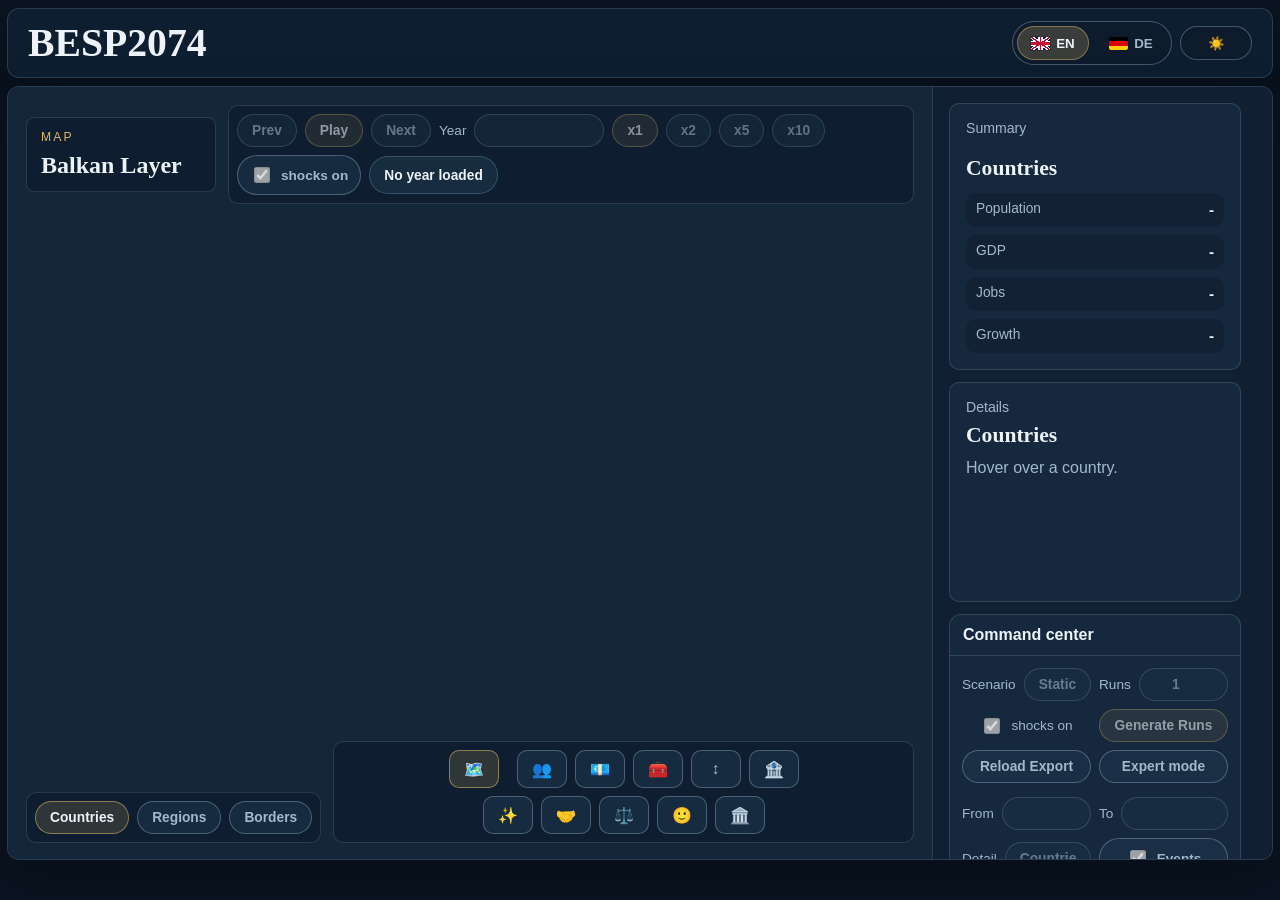
==== dashboard/index.html @ 373d6ba6 "Refine simulation dashboard layout" ====
<!DOCTYPE html>
<html lang="en">
<head>
    <meta charset="UTF-8">
    <meta name="viewport" content="width=device-width, initial-scale=1.0">
    <title>BESP2074</title>
    <link rel="icon" href="./favicon.svg" type="image/svg+xml">
    <link rel="stylesheet" href="./styles.css?v=10.3.3">
</head>
<body>
    <div class="page-shell">
        <header class="hero">
            <div>
                <h1>BESP2074</h1>
            </div>
            <div class="app-controls">
                <div class="language-toggle" role="group" aria-label="Language">
                    <button id="language-en" class="language-button language-button-active" type="button" data-language="en" aria-label="English">
                        <span class="language-flag language-flag-gb" aria-hidden="true"></span>
                        <span>EN</span>
                    </button>
                    <button id="language-de" class="language-button" type="button" data-language="de" aria-label="Deutsch">
                        <span class="language-flag language-flag-de" aria-hidden="true"></span>
                        <span>DE</span>
                    </button>
                </div>
                <button id="theme-toggle" class="theme-toggle-button" type="button" aria-pressed="false" aria-label="Switch to light mode">
                    <span id="theme-toggle-icon" aria-hidden="true">☀️</span>
                    <span id="theme-toggle-label" class="visually-hidden">Light</span>
                </button>
            </div>
        </header>
        <main class="dashboard-grid">
            <section class="panel map-panel">
                <div class="map-layout">
                    <div class="map-canvas-wrap">
                        <div class="map-hud map-hud-top">
                            <div class="map-title-block">
                                <p class="section-kicker" data-i18n="map.kicker">Map</p>
                                <h2>Balkan Layer</h2>
                            </div>
                            <div class="timeline-controls" role="group" aria-label="Timeline controls">
                                <button id="year-step-back" class="timeline-button" type="button">Prev</button>
                                <button id="playback-toggle" class="timeline-button timeline-button-primary" type="button">Play</button>
                                <button id="year-step-forward" class="timeline-button" type="button">Next</button>
                                <label class="timeline-select-wrap" for="year-select">
                                    <span data-i18n="timeline.year">Year</span>
                                    <select id="year-select" class="timeline-select"></select>
                                </label>
                                <div class="speed-controls" role="group" aria-label="Playback speed">
                                    <button class="speed-button speed-button-active" data-speed="1" type="button">x1</button>
                                    <button class="speed-button" data-speed="2" type="button">x2</button>
                                    <button class="speed-button" data-speed="5" type="button">x5</button>
                                    <button class="speed-button" data-speed="10" type="button">x10</button>
                                </div>
                                <label class="toggle-wrap shock-toggle-wrap" for="play-shocks-enabled">
                                    <input id="play-shocks-enabled" class="shock-toggle-input" type="checkbox" checked>
                                    <span class="shock-toggle-label" data-shock-toggle-label data-i18n="status.shocksOn">shocks on</span>
                                </label>
                                <span id="current-year-pill" class="year-pill">Waiting for data</span>
                            </div>
                        </div>
                        <svg id="country-map" viewBox="0 0 780 520" aria-label="Balkan country map" shape-rendering="geometricPrecision">
                            <g id="country-layer"></g>
                            <g id="country-hover-layer"></g>
                            <g id="country-label-layer"></g>
                            <g id="region-layer"></g>
                            <g id="region-hover-layer"></g>
                            <g id="region-label-layer"></g>
                            <g id="map-event-layer"></g>
                        </svg>
                        <div class="map-hud map-hud-bottom">
                            <div class="map-mode-controls" role="group" aria-label="Map layer mode">
                                <button id="map-mode-country" class="map-mode-button map-mode-button-active" type="button" data-i18n="mode.countries">Countries</button>
                                <button id="map-mode-region" class="map-mode-button" type="button" data-i18n="mode.regions">Regions</button>
                                <button id="editor-mode-toggle" class="map-mode-button" type="button" data-i18n="mode.borders">Borders</button>
                            </div>
                            <div class="metric-controls" role="group" aria-label="Map metric mode">
                                <span class="metric-button-group">
                                    <button class="metric-button metric-button-active" data-metric="classic" type="button" aria-label="Standard" title="Standard">&#128506;&#65039;</button>
                                </span>
                                <span class="metric-button-group">
                                    <button class="metric-button" data-metric="population" type="button" aria-label="Population" title="Population">&#128101;</button>
                                    <button class="metric-button" data-metric="gdp_per_capita" type="button" aria-label="GDP per cap." title="GDP per cap.">&#128182;</button>
                                    <button class="metric-button" data-metric="unemployment" type="button" aria-label="Unemployment" title="Unemployment">&#129520;</button>
                                    <button class="metric-button" data-metric="inflation" type="button" aria-label="Inflation / Deflation" title="Inflation / Deflation">&#8597;&#65039;</button>
                                    <button class="metric-button" data-metric="debt" type="button" aria-label="Debt ratio" title="Debt ratio">&#127974;</button>
                                </span>
                                <span class="metric-button-group">
                                    <button class="metric-button" data-metric="attractiveness" type="button" aria-label="Attractiveness" title="Attractiveness">&#10024;</button>
                                    <button class="metric-button" data-metric="integration" type="button" aria-label="Integration" title="Integration">&#129309;</button>
                                    <button class="metric-button" data-metric="corruption" type="button" aria-label="Corruption risk" title="Corruption risk">&#9878;&#65039;</button>
                                    <button class="metric-button" data-metric="satisfaction" type="button" aria-label="Satisfaction" title="Satisfaction">&#128578;</button>
                                    <button class="metric-button" data-metric="elections" type="button" aria-label="Elections" title="Elections">&#127963;&#65039;</button>
                                </span>
                            </div>
                        </div>
                        <div id="map-context-menu" class="map-context-menu map-hidden" role="menu" aria-label="Kartenaktion"></div>
                    </div>
                    <div class="map-side-panel">
                        <article id="kpi-card" class="meta-card kpi-card">
                            <span class="meta-label" data-i18n="panel.summary">Summary</span>
                            <strong id="kpi-scope" class="meta-value">Countries</strong>
                            <p id="kpi-scope-note" class="meta-note"></p>
                                <div id="kpi-grid" class="kpi-grid">
                                <div class="kpi-item" data-kpi="population"><span id="kpi-label-population">Population</span><strong id="kpi-population">-</strong></div>
                                <div class="kpi-item" data-kpi="gdp_per_capita"><span id="kpi-label-gdp">GDP</span><strong id="kpi-gdp">-</strong></div>
                                <div class="kpi-item" data-kpi="unemployment"><span id="kpi-label-unemployment">Jobs</span><strong id="kpi-unemployment">-</strong></div>
                                <div class="kpi-item" data-kpi="attractiveness"><span id="kpi-label-growth">Growth</span><strong id="kpi-growth">-</strong></div>
                            </div>
                        </article>
                        <article id="map-editor-card" class="meta-card map-editor-card map-hidden">
                            <span class="meta-label" data-i18n="border.mode">Border mode</span>
                            <strong id="editor-inline-selection-title" class="meta-value">No area selected</strong>
                            <p id="editor-inline-selection-note" class="meta-note">Choose a country, then annex a region.</p>
                            <div class="editor-inline-grid">
                                <label class="timeline-select-wrap" for="editor-inline-target-country">
                                    <span data-i18n="border.annexer">Annexing country</span>
                                    <select id="editor-inline-target-country" class="timeline-select"></select>
                                </label>
                                <label class="timeline-select-wrap editor-hidden-field" for="editor-inline-target-region">
                                    <span data-i18n="border.assignment">Assignment</span>
                                    <select id="editor-inline-target-region" class="timeline-select"></select>
                                </label>
                            </div>
                            <div class="editor-inline-actions">
                                <button id="editor-inline-apply" class="timeline-button timeline-button-primary" type="button" data-i18n="action.annex">Annex</button>
                                <button id="editor-inline-reset" class="timeline-button" type="button" data-i18n="action.reset">Reset</button>
                                <button id="editor-inline-save" class="timeline-button" type="button" data-i18n="action.save">Save</button>
                            </div>
                            <p id="editor-inline-status" class="timeline-note">Border mode off.</p>
                        </article>
                        <article class="meta-card detail-card">
                            <span class="meta-label" data-i18n="panel.details">Details</span>
                            <strong id="map-hover-title" class="meta-value">No map area yet</strong>
                            <div id="map-hover-body" class="meta-note hover-detail-content">Hover over an area.</div>
                        </article>
                        <div id="map-summary-cards" class="map-summary-cards">
                            <article class="meta-card empty-card">
                                <span class="meta-label">No map data</span>
                                <strong class="meta-value">-</strong>
                                <p class="meta-note">Load an export to render the map.</p>
                            </article>
                        </div>
                        <details class="advanced-block command-panel" open>
                            <summary>Command center</summary>
                            <div class="advanced-content">
                                <div class="run-controls" role="group" aria-label="Simulation run controls">
                                    <label class="timeline-select-wrap" for="run-scenario-select">
                                        <span>Scenario</span>
                                        <select id="run-scenario-select" class="timeline-select"></select>
                                    </label>
                                    <label class="timeline-select-wrap" for="run-count-input">
                                        <span>Runs</span>
                                        <input id="run-count-input" class="run-count-input" type="number" min="1" max="100" step="1" value="1">
                                    </label>
                                    <label class="toggle-wrap" for="run-shocks-enabled">
                                        <input id="run-shocks-enabled" class="shock-toggle-input" type="checkbox" checked>
                                        <span class="shock-toggle-label" data-shock-toggle-label data-i18n="status.shocksOn">Shocks on</span>
                                    </label>
                                    <button id="generate-run" class="timeline-button timeline-button-primary" type="button">Generate runs</button>
                                    <button id="reload-export" class="timeline-button" type="button">Reload export</button>
                                    <a id="open-boundary-editor" class="timeline-button timeline-link-button" href="./editor.html">Expert mode</a>
                                </div>
                                <div class="run-controls report-controls" role="group" aria-label="Run export controls">
                                    <label class="timeline-select-wrap" for="report-start-year">
                                        <span>From</span>
                                        <select id="report-start-year" class="timeline-select"></select>
                                    </label>
                                    <label class="timeline-select-wrap" for="report-end-year">
                                        <span>To</span>
                                        <select id="report-end-year" class="timeline-select"></select>
                                    </label>
                                    <label class="timeline-select-wrap" for="report-detail">
                                        <span>Detail</span>
                                        <select id="report-detail" class="timeline-select">
                                            <option value="countries">Countries</option>
                                            <option value="countries_regions">Countries + regions</option>
                                        </select>
                                    </label>
                                    <label class="toggle-wrap compact-toggle-wrap" for="report-include-events">
                                        <input id="report-include-events" type="checkbox" checked>
                                        <span>Events</span>
                                    </label>
                                    <label class="toggle-wrap compact-toggle-wrap" for="report-include-state">
                                        <input id="report-include-state" type="checkbox">
                                        <span>State</span>
                                    </label>
                                    <label class="timeline-select-wrap" for="report-format">
                                        <span>Format</span>
                                        <select id="report-format" class="timeline-select">
                                            <option value="txt">TXT</option>
                                            <option value="print">Print / PDF</option>
                                        </select>
                                    </label>
                                    <button id="export-run-report" class="timeline-button timeline-button-primary" type="button">Export</button>
                                    <button id="delete-current-run" class="timeline-button danger-button" type="button">Delete run</button>
                                </div>
                                <p class="timeline-note">Play replays loaded years. New numbers come from new runs.</p>
                                <p id="export-status" class="export-status" aria-live="polite">Loading export.</p>
                                <p id="run-batch-summary" class="timeline-note" data-i18n="status.singleRun">Single run active.</p>
                            </div>
                        </details>
                    </div>
                </div>
            </section>

            <details class="panel details-panel">
                <summary>Details &amp; Data tables</summary>
                <div class="details-content">
                    <section>
                        <div class="section-heading">
                            <div>
                                <p class="section-kicker">Overview</p>
                                <h2>Export metadata</h2>
                            </div>
                        </div>
                        <div id="meta-cards" class="card-grid">
                            <article class="meta-card empty-card">
                                <span class="meta-label">No data loaded</span>
                                <strong class="meta-value">-</strong>
                                <p class="meta-note">Run the simulation to generate <code>output/latest.json</code>.</p>
                            </article>
                        </div>
                    </section>

                    <section>
                        <div class="section-heading">
                            <div>
                                <p class="section-kicker">State</p>
                                <h2>Year values</h2>
                            </div>
                        </div>
                        <div id="state-cards" class="card-grid">
                            <article class="meta-card empty-card">
                                <span class="meta-label">No state data loaded</span>
                                <strong class="meta-value">-</strong>
                                <p class="meta-note">Load or regenerate an export with state values.</p>
                            </article>
                        </div>
                        <div class="table-wrap">
                            <table>
                                <thead>
                                    <tr>
                                        <th>Year</th>
                                        <th>Country</th>
                                        <th>Budget (% GDP)</th>
                                        <th>Debt (% GDP)</th>
                                        <th>Stability</th>
                                        <th>Corruption</th>
                                        <th>Investment climate</th>
                                    </tr>
                                </thead>
                                <tbody id="state-table-body">
                                    <tr><td colspan="7" class="table-empty">No state values loaded yet.</td></tr>
                                </tbody>
                            </table>
                        </div>
                    </section>

                    <section>
                        <div class="section-heading">
                            <div>
                                <p class="section-kicker">Countries</p>
                                <h2>Year values</h2>
                            </div>
                        </div>
                        <div class="table-wrap">
                            <table>
                                <thead>
                                    <tr>
                                        <th>Year</th>
                                        <th>Country</th>
                                        <th>Population</th>
                                        <th>GDP</th>
                                        <th>GDP growth</th>
                                        <th>GDP per cap.</th>
                                        <th>Unemployment</th>
                                        <th>Integration</th>
                                        <th>Prices</th>
                                        <th>Satisfaction</th>
                                        <th>Elections</th>
                                    </tr>
                                </thead>
                                <tbody id="country-table-body">
                                    <tr><td colspan="11" class="table-empty">No country values loaded yet.</td></tr>
                                </tbody>
                            </table>
                        </div>
                    </section>

                    <section>
                        <div class="section-heading">
                            <div>
                                <p class="section-kicker">Regions</p>
                                <h2>Year values</h2>
                            </div>
                        </div>
                        <div class="table-wrap">
                            <table>
                                <thead>
                                    <tr>
                                        <th>Year</th>
                                        <th>Country</th>
                                        <th>Region</th>
                                        <th>Population</th>
                                        <th>GDP</th>
                                        <th>GDP growth</th>
                                        <th>Unemployment</th>
                                        <th>Attractiveness</th>
                                        <th>Integration</th>
                                        <th>Prices</th>
                                        <th>Satisfaction</th>
                                        <th>Elections</th>
                                    </tr>
                                </thead>
                                <tbody id="region-table-body">
                                    <tr><td colspan="12" class="table-empty">No region values loaded yet.</td></tr>
                                </tbody>
                            </table>
                        </div>
                    </section>
                </div>
            </details>
        </main>
    </div>
    <script src="./config.js?v=10.3.0"></script>
    <script src="./map_utils.js?v=10.3.0"></script>
    <script src="./app.js?v=10.3.0"></script>
</body>
</html>
---- dashboard/styles.css ----
:root {
    --bg: #0a1320;
    --panel: #102033;
    --panel-alt: #16283d;
    --line: rgba(173, 198, 224, 0.18);
    --text: #edf3f8;
    --muted: #a3b9cb;
    --accent: #dcb86b;
    --accent-cool: #76b7d6;
    --success: #9fd6b8;
    --danger: #f3b0a2;
    --shadow: 0 20px 50px rgba(0, 0, 0, 0.22);
    --body-bg: #0a1320;
    --panel-glass: rgba(16, 32, 51, 0.92);
    --control-bg: rgba(28, 50, 73, 0.72);
    --control-shell-bg: rgba(13, 28, 46, 0.78);
    --control-border: rgba(173, 198, 224, 0.34);
    --canvas-bg: #14263a;
    --context-bg: rgba(13, 28, 45, 0.97);
    --soft-row-bg: rgba(12, 23, 36, 0.32);
}
html[data-theme="light"] {
    --bg: #c4d1da;
    --panel: #dce6ec;
    --panel-alt: #d1dde6;
    --line: rgba(64, 87, 109, 0.18);
    --text: #162232;
    --muted: #52677a;
    --accent: #9b6d1e;
    --accent-cool: #2d7193;
    --success: #21734d;
    --danger: #b44b3c;
    --shadow: 0 18px 44px rgba(37, 54, 72, 0.14);
    --body-bg: #c4d1da;
    --panel-glass: rgba(220, 230, 236, 0.96);
    --control-bg: rgba(207, 219, 228, 0.96);
    --control-shell-bg: rgba(213, 224, 232, 0.96);
    --control-border: rgba(64, 87, 109, 0.26);
    --canvas-bg: #cdd9e2;
    --context-bg: rgba(231, 238, 243, 0.98);
    --soft-row-bg: rgba(216, 227, 235, 0.78);
}
* { box-sizing: border-box; }
.visually-hidden {
    position: absolute;
    width: 1px;
    height: 1px;
    padding: 0;
    margin: -1px;
    overflow: hidden;
    clip: rect(0, 0, 0, 0);
    white-space: nowrap;
    border: 0;
}
body {
    margin: 0;
    min-height: 100vh;
    overflow-y: scroll;
    overflow-x: hidden;
    color: var(--text);
    background: var(--body-bg);
    font-family: "Segoe UI", Tahoma, Geneva, Verdana, sans-serif;
}
h1, h2, strong, th { font-family: Georgia, "Times New Roman", serif; }
code { font-family: Consolas, "Courier New", monospace; }
.page-shell { width: min(1780px, calc(100% - 14px)); margin: 0 auto; padding: 8px 0 18px; }
.hero, .panel { border: 1px solid var(--line); background: var(--panel-glass); box-shadow: var(--shadow); border-radius: 12px; }
.hero {
    display: flex;
    justify-content: space-between;
    align-items: center;
    gap: 18px;
    padding: 12px 20px;
}
.hero > div:first-child,
.section-heading > div:first-child,
.section-actions,
.map-layout,
.map-canvas-wrap,
.map-side-panel {
    min-width: 0;
}
.app-controls {
    display: inline-flex;
    align-items: center;
    flex: 0 0 auto;
    gap: 8px;
}
.language-toggle {
    display: inline-flex;
    gap: 6px;
    padding: 4px;
    border: 1px solid var(--control-border);
    border-radius: 999px;
    background: var(--control-shell-bg);
}
.language-button, .theme-toggle-button {
    appearance: none;
    border: 0;
    border-radius: 999px;
    padding: 7px 11px;
    cursor: pointer;
    color: var(--muted);
    background: transparent;
    font-weight: 800;
    letter-spacing: 0;
}
.language-button, .theme-toggle-button {
    display: inline-flex;
    align-items: center;
    gap: 6px;
    min-height: 34px;
}
.language-button {
    justify-content: center;
    min-width: 72px;
}
.language-flag {
    position: relative;
    display: inline-block;
    width: 19px;
    height: 13px;
    overflow: hidden;
    border-radius: 2px;
    box-shadow: 0 0 0 1px rgba(8, 14, 24, 0.22);
    flex: 0 0 auto;
}
.language-flag-gb {
    background:
        linear-gradient(90deg, transparent 0 45%, #c8102e 45% 55%, transparent 55% 100%),
        linear-gradient(0deg, transparent 0 41%, #c8102e 41% 59%, transparent 59% 100%),
        linear-gradient(34deg, transparent 0 42%, #ffffff 42% 47%, #c8102e 47% 53%, #ffffff 53% 58%, transparent 58% 100%),
        linear-gradient(-34deg, transparent 0 42%, #ffffff 42% 47%, #c8102e 47% 53%, #ffffff 53% 58%, transparent 58% 100%),
        linear-gradient(90deg, transparent 0 38%, #ffffff 38% 62%, transparent 62% 100%),
        linear-gradient(0deg, transparent 0 31%, #ffffff 31% 69%, transparent 69% 100%),
        #012169;
}
.language-flag-de {
    background:
        linear-gradient(
            to bottom,
            #000000 0 33.33%,
            #dd0000 33.33% 66.66%,
            #ffce00 66.66% 100%
        );
}
.language-button-active {
    color: var(--text);
    background: rgba(220, 184, 107, 0.22);
    box-shadow: inset 0 0 0 1px rgba(220, 184, 107, 0.45);
}
.theme-toggle-button {
    border: 1px solid var(--control-border);
    background: var(--control-shell-bg);
    justify-content: center;
    width: 72px;
    min-width: 72px;
    padding: 7px 11px;
}
.panel { padding: 18px; }
.eyebrow, .section-kicker {
    margin: 0 0 8px;
    color: var(--accent);
    font-size: 0.76rem;
    letter-spacing: 0.18em;
    text-transform: uppercase;
}
.hero h1, .section-heading h2 { margin: 0; }
.hero h1 { font-size: clamp(2rem, 3.1vw, 2.75rem); line-height: 1.02; }
.lead { max-width: 58ch; margin: 12px 0 0; color: var(--muted); line-height: 1.6; }
.dashboard-grid { display: grid; gap: 8px; margin-top: 8px; }
.map-panel {
    padding: 0;
    overflow: hidden;
}
.section-heading {
    display: flex;
    justify-content: space-between;
    align-items: flex-start;
    gap: 16px;
    margin-bottom: 16px;
}
.section-actions { display: grid; gap: 10px; justify-items: end; }
.timeline-controls, .run-controls, .map-mode-controls, .speed-controls {
    display: flex;
    flex-wrap: wrap;
    gap: 8px;
    align-items: center;
}
.metric-controls {
    display: flex;
    flex-wrap: wrap;
    justify-content: center;
    gap: 8px 18px;
    max-width: none;
}
.metric-button-group {
    display: inline-flex;
    flex-wrap: wrap;
    gap: 8px;
}
.view-strip {
    display: grid;
    gap: 8px;
    justify-items: end;
}
.timeline-select-wrap, .toggle-wrap {
    display: inline-flex;
    align-items: center;
    gap: 8px;
    color: var(--muted);
    font-size: 0.85rem;
}
.toggle-wrap input {
    width: 16px;
    height: 16px;
    accent-color: var(--accent);
}
.shock-toggle-wrap, .compact-toggle-wrap {
    min-height: 38px;
    padding: 8px 12px;
    border: 1px solid var(--control-border);
    border-radius: 999px;
    background: var(--control-bg);
    font-weight: 600;
}
.report-controls {
    padding-top: 4px;
}
.timeline-button, .speed-button, .timeline-select, .map-mode-button, .metric-button, .run-count-input {
    appearance: none;
    -webkit-appearance: none;
    border: 1px solid var(--control-border);
    border-radius: 999px;
    background: var(--control-bg);
    color: var(--muted);
    padding: 8px 14px;
    font-size: 0.86rem;
    font-weight: 600;
}
.timeline-button, .speed-button, .map-mode-button, .metric-button { cursor: pointer; }
.metric-button {
    display: inline-flex;
    align-items: center;
    justify-content: center;
    width: 50px;
    height: 38px;
    min-width: 50px;
    min-height: 38px;
    border-radius: 10px;
    padding: 0;
    font-size: 1rem;
}
.run-count-input {
    width: 88px;
    text-align: center;
}
.timeline-link-button {
    display: inline-flex;
    align-items: center;
    justify-content: center;
    text-decoration: none;
}
.timeline-button:disabled, .speed-button:disabled, .timeline-select:disabled { cursor: not-allowed; opacity: 0.55; }
.timeline-button-primary, .speed-button-active, .map-mode-button-active, .metric-button-active {
    border-color: rgba(220, 184, 107, 0.55);
    background: rgba(220, 184, 107, 0.16);
    color: var(--text);
}
.danger-button {
    border-color: rgba(243, 176, 162, 0.45);
    color: var(--danger);
}
.timeline-select { min-width: 130px; appearance: none; }
.year-pill {
    display: inline-flex;
    align-items: center;
    min-height: 38px;
    padding: 8px 14px;
    border: 1px solid rgba(118, 183, 214, 0.28);
    border-radius: 999px;
    background: rgba(118, 183, 214, 0.1);
    color: var(--text);
    font-size: 0.86rem;
    font-weight: 600;
}
.timeline-note, .meta-label, .meta-note, td, .table-empty, .export-status-status-muted { color: var(--muted); }
.timeline-note, .export-status {
    margin: 0;
    line-height: 1.55;
    font-size: 0.88rem;
}
.export-status { color: var(--text); }
.export-status-status-loading { color: var(--accent-cool); }
.export-status-status-error { color: var(--danger); }
.export-status-status-success { color: var(--success); }
.advanced-block {
    border: 1px solid var(--line);
    border-radius: 12px;
    background: var(--panel-alt);
}
.command-panel {
    margin-top: auto;
}
.advanced-block > summary {
    cursor: pointer;
    padding: 11px 13px;
    color: var(--text);
    font-weight: 600;
    list-style: none;
}
.advanced-block > summary::-webkit-details-marker { display: none; }
.advanced-content {
    border-top: 1px solid var(--line);
    padding: 12px;
    display: grid;
    gap: 10px;
}
.command-panel .run-controls {
    display: grid;
    grid-template-columns: repeat(2, minmax(0, 1fr));
    align-items: stretch;
}
.command-panel .timeline-select-wrap,
.command-panel .toggle-wrap,
.command-panel .timeline-button,
.command-panel .timeline-link-button {
    width: 100%;
    justify-content: center;
}
.command-panel .timeline-select,
.command-panel .run-count-input {
    width: 100%;
    min-width: 0;
}
.command-panel .timeline-note,
.command-panel .export-status {
    padding: 8px 10px;
    border-radius: 8px;
    background: var(--soft-row-bg);
}
.map-layout {
    display: grid;
    gap: 0;
    grid-template-columns: minmax(0, 1fr) minmax(340px, 0.28fr);
    align-items: stretch;
    height: max(560px, calc(100vh - 128px));
    min-height: 0;
}
.map-canvas-wrap {
    position: relative;
    height: 100%;
    min-height: 0;
    padding: 0;
    overflow: hidden;
    display: block;
    background: var(--canvas-bg);
}
#country-map {
    width: 100%;
    height: 100%;
    display: block;
    overflow: hidden;
    min-height: 0;
}
.map-hud {
    position: absolute;
    z-index: 18;
    left: 18px;
    right: 18px;
    display: flex;
    align-items: center;
    gap: 12px;
    pointer-events: none;
}
.map-hud > * {
    pointer-events: auto;
}
.map-hud-top {
    top: 18px;
    justify-content: space-between;
}
.map-hud-bottom {
    bottom: 16px;
    justify-content: space-between;
    align-items: flex-end;
}
.map-title-block {
    min-width: 190px;
    padding: 12px 14px;
    border: 1px solid var(--line);
    border-radius: 8px;
    background: rgba(13, 28, 46, 0.78);
    backdrop-filter: blur(8px);
}
.map-title-block h2 {
    margin: 0;
}
.map-hud .timeline-controls,
.map-hud .map-mode-controls,
.map-hud .metric-controls {
    padding: 8px;
    border: 1px solid var(--line);
    border-radius: 10px;
    background: rgba(13, 28, 46, 0.78);
    backdrop-filter: blur(8px);
}
.map-hud .metric-controls {
    max-width: min(760px, 64vw);
}
.map-hud .map-mode-controls {
    flex: 0 0 auto;
}
html[data-theme="light"] .map-title-block,
html[data-theme="light"] .map-hud .timeline-controls,
html[data-theme="light"] .map-hud .map-mode-controls,
html[data-theme="light"] .map-hud .metric-controls {
    background: rgba(213, 224, 232, 0.86);
}
.map-context-menu {
    position: absolute;
    z-index: 25;
    min-width: 210px;
    max-width: 280px;
    padding: 8px;
    border: 1px solid rgba(154, 188, 222, 0.42);
    border-radius: 14px;
    background: var(--context-bg);
    box-shadow: 0 18px 36px rgba(0, 0, 0, 0.36), 0 0 0 1px rgba(244, 248, 252, 0.04) inset;
}
.map-context-title {
    display: block;
    padding: 6px 8px 8px;
    color: var(--muted);
    font-size: 12px;
    line-height: 1.35;
}
.map-context-button {
    width: 100%;
    border: 1px solid transparent;
    border-radius: 10px;
    padding: 9px 10px;
    background: transparent;
    color: var(--text);
    cursor: pointer;
    font: inherit;
    font-size: 14px;
    font-weight: 700;
    text-align: left;
}
.map-context-button:hover:not(:disabled),
.map-context-button:focus-visible:not(:disabled) {
    border-color: rgba(212, 176, 94, 0.54);
    background: rgba(212, 176, 94, 0.16);
    outline: none;
}
.map-context-button:disabled {
    color: rgba(187, 213, 240, 0.46);
    cursor: not-allowed;
}
.editor-hidden-field {
    display: none;
}
.map-country-shape, .map-country-backfill { stroke: none; stroke-width: 0; vector-effect: non-scaling-stroke; }
.map-country-backfill { pointer-events: none; }
.map-region-backfill { stroke: none; pointer-events: none; }
.map-region-correction { stroke: none; pointer-events: none; }
.map-region-shape { stroke: rgba(8, 14, 24, 0.7); stroke-width: 1.5; vector-effect: non-scaling-stroke; }
.map-region-guide {
    fill: none;
    stroke: rgba(18, 28, 42, 0.50);
    stroke-width: 0.92;
    stroke-linejoin: round;
    stroke-linecap: round;
    vector-effect: non-scaling-stroke;
}
.map-region-guide-real {
    stroke: rgba(10, 18, 28, 0.62);
    stroke-width: 0.95;
}
.map-region-guide-label {
    font-family: "Segoe UI", Tahoma, Geneva, Verdana, sans-serif;
    font-size: 9.5px;
    font-weight: 700;
    fill: #f4f8fc;
    text-anchor: middle;
    paint-order: stroke fill;
    stroke: rgba(8, 14, 24, 0.92);
    stroke-width: 2.6px;
    stroke-linejoin: round;
    pointer-events: none;
}
.map-country-label, .map-region-label, .map-country-label-detail, .map-region-label-detail {
    font-family: "Segoe UI", Tahoma, Geneva, Verdana, sans-serif;
    font-weight: 600;
    text-anchor: middle;
    pointer-events: none;
}
.map-country-label { font-size: 15px; fill: #f4f8fc; }
.map-event-letter {
    cursor: pointer;
    filter: drop-shadow(0 5px 10px rgba(0, 0, 0, 0.38));
    pointer-events: all;
}
.map-event-letter-hitbox {
    fill: rgba(255, 255, 255, 0.001);
    stroke: none;
    pointer-events: all;
}
.map-event-letter-bg {
    fill: rgba(17, 31, 49, 0.92);
    stroke: rgba(220, 184, 107, 0.76);
    stroke-width: 1.2;
    vector-effect: non-scaling-stroke;
    pointer-events: all;
}
.map-event-letter-icon {
    fill: none;
    stroke: #f6e4b3;
    stroke-width: 1.25;
    stroke-linejoin: round;
    stroke-linecap: round;
    vector-effect: non-scaling-stroke;
    pointer-events: all;
}
.map-event-letter-selected .map-event-letter-bg {
    fill: rgba(79, 57, 28, 0.95);
    stroke: rgba(255, 226, 153, 0.98);
}
.map-region-shape.map-event-affected {
    stroke: rgba(226, 86, 67, 0.88);
    stroke-width: 2.2;
    filter: drop-shadow(0 0 5px rgba(226, 86, 67, 0.28));
}
.map-event-affected-guides .map-region-guide {
    stroke: rgba(226, 86, 67, 0.86);
    stroke-width: 1.55;
}
.map-event-feature-outline {
    fill: none;
    stroke: rgba(226, 86, 67, 0.94);
    stroke-width: 2;
    stroke-linejoin: round;
    stroke-linecap: round;
    vector-effect: non-scaling-stroke;
    filter: drop-shadow(0 0 4px rgba(226, 86, 67, 0.24));
    pointer-events: none;
}
.map-country-label-detail {
    font-size: 11px;
    fill: #eef4fa;
    paint-order: stroke fill;
    stroke: rgba(8, 14, 24, 0.88);
    stroke-width: 2px;
    stroke-linejoin: round;
}
.map-region-label {
    font-size: 12px;
    fill: #eef4fa;
    paint-order: stroke fill;
    stroke: rgba(8, 14, 24, 0.85);
    stroke-width: 2px;
    stroke-linejoin: round;
}
.map-region-label-compact {
    font-size: 10.5px;
    stroke-width: 1.8px;
}
.map-region-label-detail {
    font-size: 9.5px;
    fill: #eef4fa;
    paint-order: stroke fill;
    stroke: rgba(8, 14, 24, 0.88);
    stroke-width: 1.8px;
    stroke-linejoin: round;
}
.map-region-label-detail-compact {
    font-size: 8.4px;
    stroke-width: 1.6px;
}
.map-label-detail-positive { fill: var(--success); }
.map-label-detail-neutral { fill: #f4f8fc; }
.map-label-detail-negative { fill: var(--danger); }
.map-country-shape, .map-region-shape {
    cursor: pointer;
    transition: fill-opacity 120ms ease, stroke 120ms ease, stroke-width 120ms ease, filter 120ms ease;
}
.map-country-shape.map-hover-target,
.map-region-shape.map-hover-target {
    fill-opacity: 1;
    filter: brightness(0.92) saturate(1.08);
}
.map-hover-outline {
    stroke: rgba(244, 248, 252, 0.92);
    stroke-width: 2.6;
    filter: drop-shadow(0 0 3px rgba(244, 248, 252, 0.45));
    vector-effect: non-scaling-stroke;
    pointer-events: none;
}
.map-hover-outline-fill {
    fill: rgba(244, 248, 252, 0.08);
    stroke: none;
    filter:
        drop-shadow(0 0 3px rgba(244, 248, 252, 0.92))
        drop-shadow(0 0 10px rgba(244, 248, 252, 0.68))
        drop-shadow(0 0 18px rgba(244, 248, 252, 0.40));
    mix-blend-mode: screen;
    pointer-events: none;
}
.map-hover-outline-fill-country {
    fill: rgba(244, 248, 252, 0.16);
    filter:
        drop-shadow(0 0 4px rgba(244, 248, 252, 0.94))
        drop-shadow(0 0 12px rgba(244, 248, 252, 0.72))
        drop-shadow(0 0 24px rgba(244, 248, 252, 0.48));
}
.map-hover-outline-stroke {
    fill: none;
    stroke: rgba(244, 248, 252, 0.96);
    stroke-width: 2.3;
    stroke-linejoin: round;
    stroke-linecap: round;
    vector-effect: non-scaling-stroke;
    filter:
        drop-shadow(0 0 3px rgba(244, 248, 252, 0.82))
        drop-shadow(0 0 9px rgba(244, 248, 252, 0.46));
    pointer-events: none;
}
.map-editor-selected {
    stroke: rgba(244, 248, 252, 0.92) !important;
    stroke-width: 2.2 !important;
    filter: brightness(1.08);
}
.map-hidden { display: none; }
.map-side-panel {
    display: flex;
    flex-direction: column;
    gap: 12px;
    min-height: 0;
    max-height: 100%;
    padding: 16px;
    border-left: 1px solid var(--line);
    background: rgba(16, 32, 51, 0.88);
    overflow-y: auto;
    scrollbar-gutter: stable;
}
.map-summary-cards { display: grid; gap: 12px; }
.map-summary-cards { display: none; }
.kpi-card { display: grid; gap: 12px; }
.kpi-grid { display: grid; gap: 8px; }
.kpi-grid.kpi-grid-metric .kpi-item { display: none; }
.kpi-grid.kpi-grid-metric .kpi-item.kpi-item-active { display: flex; }
.kpi-item {
    display: flex;
    justify-content: space-between;
    gap: 10px;
    border-radius: 10px;
    padding: 8px 10px;
    background: var(--soft-row-bg);
}
.kpi-item span { color: var(--muted); font-size: 0.86rem; }
.kpi-item strong { font-size: 0.96rem; font-family: "Segoe UI", Tahoma, Geneva, Verdana, sans-serif; }
.metric-summary-card {
    display: grid;
    gap: 8px;
}
.metric-summary-value {
    font-size: 1.6rem;
    font-family: "Segoe UI", Tahoma, Geneva, Verdana, sans-serif;
}
.metric-summary-subtitle {
    margin: 0;
    color: var(--muted);
    font-size: 0.84rem;
}
.metric-summary-trendline {
    margin: 0;
}
.metric-trend {
    display: inline-flex;
    align-items: center;
    gap: 6px;
    font-size: 0.84rem;
    font-weight: 700;
}
.metric-trend-arrow {
    font-size: 1rem;
    line-height: 1;
}
.metric-trend-positive { color: var(--success); }
.metric-trend-neutral { color: var(--text); }
.metric-trend-negative { color: var(--danger); }
.card-grid { display: grid; gap: 14px; grid-template-columns: repeat(auto-fit, minmax(180px, 1fr)); }
.meta-card {
    padding: 16px;
    border: 1px solid var(--line);
    border-radius: 10px;
    background: var(--panel-alt);
    flex: 0 0 auto;
}
.detail-card {
    min-height: 220px;
    max-height: 320px;
    overflow: hidden;
}
.detail-card .meta-value {
    overflow-wrap: anywhere;
}
.meta-note:empty { display: none; }
.meta-label { display: block; font-size: 0.88rem; }
.meta-value { display: block; margin-top: 8px; font-size: 1.35rem; }
.meta-note { margin: 8px 0 0; line-height: 1.45; }
#map-hover-body {
    min-height: 5.2rem;
    max-height: 205px;
    overflow-y: auto;
    padding-right: 2px;
}
.hover-detail-content {
    display: grid;
    gap: 8px;
}
.hover-detail-grid {
    display: grid;
    gap: 8px;
}
.hover-detail-row {
    display: flex;
    justify-content: space-between;
    align-items: baseline;
    gap: 12px;
    padding: 8px 10px;
    border-radius: 10px;
    background: var(--soft-row-bg);
}
.hover-detail-row-label {
    color: var(--muted);
    font-size: 0.84rem;
}
.hover-detail-row-value {
    font-weight: 700;
    text-align: right;
}
.hover-detail-row-value.tone-positive { color: var(--success); }
.hover-detail-row-value.tone-negative { color: var(--danger); }
.hover-detail-row-value.tone-neutral { color: var(--text); }
.event-detail-card {
    display: grid;
    gap: 10px;
}
.event-detail-meta {
    display: flex;
    flex-wrap: wrap;
    gap: 8px;
}
.event-detail-meta span,
.event-effect-grid span,
.event-region-chip {
    display: inline-flex;
    align-items: center;
    min-height: 30px;
    padding: 6px 9px;
    border: 1px solid var(--line);
    border-radius: 8px;
    background: var(--soft-row-bg);
}
.event-detail-description {
    margin: 0;
    color: var(--text);
    line-height: 1.45;
}
.event-effect-grid {
    display: grid;
    grid-template-columns: repeat(3, minmax(0, 1fr));
    gap: 8px;
}
.event-effect-grid span {
    justify-content: center;
    font-weight: 700;
}
.event-region-chip-list {
    display: flex;
    flex-wrap: wrap;
    gap: 6px;
}
.event-region-chip {
    color: var(--muted);
    font-size: 0.8rem;
}
.hover-detail-note {
    margin: 0;
    color: var(--muted);
    font-size: 0.82rem;
    line-height: 1.45;
}
.hover-election-scale {
    display: grid;
    gap: 8px;
}
.hover-election-track {
    position: relative;
    display: grid;
    grid-template-columns: repeat(5, 1fr);
    gap: 4px;
    padding: 4px 0;
}
.hover-election-segment {
    height: 10px;
    border-radius: 999px;
    opacity: 0.88;
}
.hover-election-segment-left-strong { background: #6e80b8; }
.hover-election-segment-left { background: #8798c6; }
.hover-election-segment-center { background: #a995ba; }
.hover-election-segment-right { background: #b980b2; }
.hover-election-segment-right-strong { background: #9e5f93; }
.hover-election-marker {
    position: absolute;
    top: -3px;
    width: 12px;
    height: 18px;
    border-radius: 999px;
    background: #f4f8fc;
    border: 2px solid rgba(8, 14, 24, 0.88);
    transform: translateX(-50%);
    box-shadow: 0 0 10px rgba(244, 248, 252, 0.36);
}
.hover-election-labels {
    display: grid;
    grid-template-columns: repeat(5, 1fr);
    gap: 4px;
    color: var(--muted);
    font-size: 0.73rem;
    text-align: center;
}
.map-editor-card {
    gap: 12px;
}
.editor-inline-grid {
    display: grid;
    gap: 10px;
}
.editor-inline-actions {
    display: flex;
    flex-wrap: wrap;
    gap: 8px;
}
.editor-inline-actions .timeline-button {
    flex: 1 1 120px;
}
.timeline-select-wrap select:disabled,
.timeline-button:disabled,
.run-count-input:disabled {
    opacity: 0.58;
}
.flag-chip { margin-right: 8px; font-size: 1rem; }
.details-panel { display: none; padding: 0; overflow: hidden; }
.details-panel > summary {
    cursor: pointer;
    list-style: none;
    padding: 16px 22px;
    font-size: 1rem;
    font-weight: 700;
    color: var(--text);
}
.details-panel > summary::-webkit-details-marker { display: none; }
.details-content {
    border-top: 1px solid var(--line);
    padding: 20px 22px;
    display: grid;
    gap: 18px;
}
.table-wrap { overflow-x: auto; }
table { width: 100%; border-collapse: collapse; }
th, td {
    padding: 13px 11px;
    border-bottom: 1px solid rgba(255, 255, 255, 0.08);
    text-align: left;
    white-space: nowrap;
}
th { font-size: 0.84rem; color: var(--text); letter-spacing: 0.05em; }
tbody tr:nth-child(even) { background: rgba(255, 255, 255, 0.025); }
.editor-hero-row {
    display: flex;
    justify-content: space-between;
    gap: 16px;
    align-items: flex-start;
}
.editor-hero-actions {
    display: flex;
    gap: 10px;
    flex-wrap: wrap;
}
.editor-toolbar,
.editor-bulk-actions,
.editor-form-actions {
    display: flex;
    flex-wrap: wrap;
    gap: 10px;
    align-items: center;
}
.editor-layout {
    display: grid;
    gap: 18px;
    grid-template-columns: minmax(340px, 1.6fr) minmax(280px, 0.95fr);
    align-items: start;
}
.editor-map-panel,
.editor-side-panel,
.editor-feature-list-wrap {
    display: grid;
    gap: 12px;
}
.editor-map-meta {
    display: grid;
    gap: 6px;
}
.editor-map-canvas {
    min-height: 680px;
    height: 680px;
}
.editor-search-wrap {
    min-width: 220px;
}
.editor-search-input,
.editor-text-input,
.editor-color-input {
    appearance: none;
    -webkit-appearance: none;
    border: 1px solid rgba(173, 198, 224, 0.34);
    border-radius: 12px;
    background: rgba(28, 50, 73, 0.72);
    color: var(--text);
    padding: 10px 12px;
    font-size: 0.88rem;
}
.editor-search-input,
.editor-text-input {
    width: 100%;
}
.editor-color-row {
    display: grid;
    grid-template-columns: minmax(0, 1fr) 56px;
    gap: 8px;
}
.editor-color-input {
    padding: 6px;
    min-height: 42px;
}
.editor-form-grid {
    display: grid;
    gap: 10px;
    margin-top: 10px;
}
.editor-field {
    display: grid;
    gap: 6px;
    color: var(--muted);
    font-size: 0.85rem;
}
.editor-toggle-wrap {
    margin-top: 4px;
}
.editor-json-preview {
    margin: 10px 0 0;
    padding: 12px;
    max-height: 220px;
    overflow: auto;
    border-radius: 12px;
    background: rgba(9, 16, 25, 0.62);
    color: var(--text);
    border: 1px solid rgba(173, 198, 224, 0.16);
    font-size: 0.8rem;
    line-height: 1.45;
}
.editor-feature-list {
    display: grid;
    gap: 8px;
    max-height: 420px;
    overflow: auto;
    padding-right: 2px;
}
.editor-feature-item {
    width: 100%;
    text-align: left;
    border: 1px solid rgba(173, 198, 224, 0.18);
    border-radius: 14px;
    background: rgba(18, 31, 46, 0.78);
    color: var(--text);
    padding: 12px 14px;
    cursor: pointer;
    transition: border-color 120ms ease, background 120ms ease, transform 120ms ease;
}
.editor-feature-item:hover {
    border-color: rgba(220, 184, 107, 0.45);
    background: rgba(26, 42, 61, 0.92);
}
.editor-feature-item-selected {
    border-color: rgba(220, 184, 107, 0.68);
    background: rgba(220, 184, 107, 0.12);
}
.editor-feature-item-title {
    display: block;
    font-weight: 700;
}
.editor-feature-item-meta {
    display: block;
    margin-top: 6px;
    color: var(--muted);
    font-size: 0.82rem;
}
.editor-country-outline {
    fill: none;
    stroke: rgba(244, 248, 252, 0.18);
    stroke-width: 1.6;
    vector-effect: non-scaling-stroke;
}
.editor-map-feature {
    cursor: pointer;
    stroke: rgba(9, 16, 25, 0.82);
    stroke-width: 1.05;
    vector-effect: non-scaling-stroke;
    transition: fill-opacity 120ms ease, stroke 120ms ease, stroke-width 120ms ease, filter 120ms ease;
}
.editor-map-feature:hover,
.editor-map-feature-selected {
    stroke: rgba(244, 248, 252, 0.88);
    stroke-width: 2.1;
    filter: brightness(1.06);
}
.editor-map-feature-hidden {
    stroke-dasharray: 5 4;
}
.editor-selection-outline {
    stroke: rgba(244, 248, 252, 0.96);
    stroke-width: 2.4;
    vector-effect: non-scaling-stroke;
    filter: drop-shadow(0 0 6px rgba(244, 248, 252, 0.28));
}
.editor-selection-label {
    font-family: "Segoe UI", Tahoma, Geneva, Verdana, sans-serif;
    font-size: 10px;
    font-weight: 700;
    text-anchor: middle;
    fill: #f4f8fc;
    paint-order: stroke fill;
    stroke: rgba(8, 14, 24, 0.92);
    stroke-width: 2.4px;
    pointer-events: none;
}
@media (max-width: 980px) {
    .hero { flex-direction: column; }
    .section-heading { flex-direction: column; }
    .section-actions, .view-strip { justify-items: start; }
    .map-layout {
        grid-template-columns: 1fr;
        height: auto;
    }
    .map-side-panel {
        border-left: 0;
        border-top: 1px solid var(--line);
    }
    .map-hud {
        position: static;
        margin: 12px;
        flex-wrap: wrap;
    }
    .map-hud-bottom {
        align-items: center;
    }
    .editor-hero-row { flex-direction: column; }
    .editor-layout { grid-template-columns: 1fr; }
    .map-canvas-wrap {
        height: 520px;
        min-height: 520px;
    }
    .editor-map-canvas {
        height: 560px;
        min-height: 560px;
    }
}
@media (max-width: 1180px) {
    .section-heading { flex-direction: column; }
    .section-actions, .view-strip { justify-items: start; }
    .map-layout {
        grid-template-columns: 1fr;
        height: auto;
    }
}
@media (max-width: 760px) {
    .page-shell { width: min(100% - 20px, 1400px); padding-top: 18px; }
    .hero, .panel { padding: 18px; border-radius: 18px; }
    .map-panel { padding: 0; }
    .details-panel > summary { padding: 14px 18px; }
    .details-content { padding: 16px 18px; }
    .map-hud .metric-controls,
    .map-hud .timeline-controls {
        max-width: none;
        width: 100%;
    }
    .map-canvas-wrap {
        height: 420px;
        min-height: 420px;
    }
    .editor-map-canvas {
        height: 500px;
        min-height: 500px;
    }
}
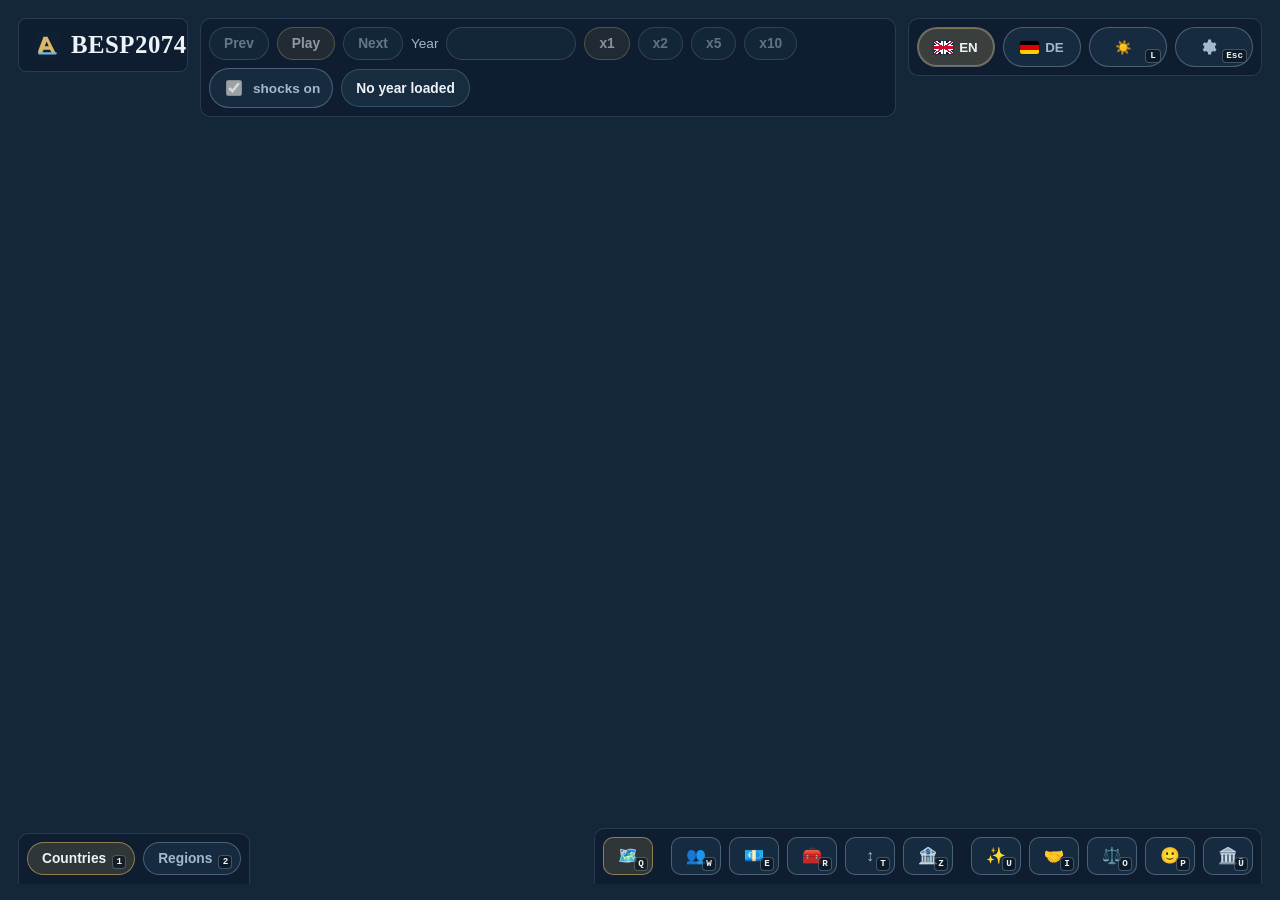
==== commit b90d66e6: "Polish dashboard controls and run completion flow" ====
--- a/dashboard/index.html
+++ b/dashboard/index.html
@@ -5,39 +5,39 @@
     <meta name="viewport" content="width=device-width, initial-scale=1.0">
     <title>BESP2074</title>
     <link rel="icon" href="./favicon.svg" type="image/svg+xml">
-    <link rel="stylesheet" href="./styles.css?v=10.3.3">
+    <link rel="stylesheet" href="./styles.css?v=10.3.8">
 </head>
 <body>
     <div class="page-shell">
-        <header class="hero">
+        <header class="hero map-hidden">
             <div>
                 <h1>BESP2074</h1>
             </div>
             <div class="app-controls">
                 <div class="language-toggle" role="group" aria-label="Language">
-                    <button id="language-en" class="language-button language-button-active" type="button" data-language="en" aria-label="English">
+                    <button id="language-en-hidden" class="language-button language-button-active" type="button" data-language="en" aria-label="English">
                         <span class="language-flag language-flag-gb" aria-hidden="true"></span>
                         <span>EN</span>
                     </button>
-                    <button id="language-de" class="language-button" type="button" data-language="de" aria-label="Deutsch">
+                    <button id="language-de-hidden" class="language-button" type="button" data-language="de" aria-label="Deutsch">
                         <span class="language-flag language-flag-de" aria-hidden="true"></span>
                         <span>DE</span>
                     </button>
                 </div>
-                <button id="theme-toggle" class="theme-toggle-button" type="button" aria-pressed="false" aria-label="Switch to light mode">
-                    <span id="theme-toggle-icon" aria-hidden="true">☀️</span>
-                    <span id="theme-toggle-label" class="visually-hidden">Light</span>
+                <button id="theme-toggle-hidden" class="theme-toggle-button" type="button" aria-pressed="false" aria-label="Switch to light mode">
+                    <span id="theme-toggle-icon-hidden" aria-hidden="true">☀️</span>
+                    <span id="theme-toggle-label-hidden" class="visually-hidden">Light</span>
                 </button>
             </div>
         </header>
         <main class="dashboard-grid">
             <section class="panel map-panel">
-                <div class="map-layout">
+                <div id="map-layout" class="map-layout">
                     <div class="map-canvas-wrap">
                         <div class="map-hud map-hud-top">
                             <div class="map-title-block">
-                                <p class="section-kicker" data-i18n="map.kicker">Map</p>
-                                <h2>Balkan Layer</h2>
+                                <img src="./favicon.svg" alt="" aria-hidden="true">
+                                <h2>BESP2074</h2>
                             </div>
                             <div class="timeline-controls" role="group" aria-label="Timeline controls">
                                 <button id="year-step-back" class="timeline-button" type="button">Prev</button>
@@ -59,6 +59,29 @@
                                 </label>
                                 <span id="current-year-pill" class="year-pill">Waiting for data</span>
                             </div>
+                            <div class="app-controls map-app-controls">
+                                <div class="language-toggle" role="group" aria-label="Language">
+                                    <button id="language-en" class="language-button language-button-active" type="button" data-language="en" aria-label="English">
+                                        <span class="language-flag language-flag-gb" aria-hidden="true"></span>
+                                        <span>EN</span>
+                                    </button>
+                                    <button id="language-de" class="language-button" type="button" data-language="de" aria-label="Deutsch">
+                                        <span class="language-flag language-flag-de" aria-hidden="true"></span>
+                                        <span>DE</span>
+                                    </button>
+                                </div>
+                                <button id="theme-toggle" class="theme-toggle-button" type="button" aria-pressed="false" aria-label="Switch to light mode">
+                                    <span id="theme-toggle-icon" aria-hidden="true">☀️</span>
+                                    <span id="theme-toggle-label" class="visually-hidden">Light</span>
+                                    <kbd class="control-hotkey-badge">L</kbd>
+                                </button>
+                                <button id="settings-toggle" class="settings-toggle-button" type="button" aria-expanded="false" aria-controls="settings-panel" aria-label="Settings">
+                                    <svg viewBox="0 0 24 24" aria-hidden="true" focusable="false">
+                                        <path d="M12 8.4a3.6 3.6 0 1 0 0 7.2 3.6 3.6 0 0 0 0-7.2Zm8.1 3.6c0-.5-.1-.9-.2-1.4l2-1.5-2-3.5-2.4 1a8.3 8.3 0 0 0-2.4-1.4L14.8 2h-4l-.4 3.2a8.3 8.3 0 0 0-2.4 1.4l-2.4-1-2 3.5 2 1.5a7.4 7.4 0 0 0 0 2.8l-2 1.5 2 3.5 2.4-1a8.3 8.3 0 0 0 2.4 1.4l.4 3.2h4l.4-3.2a8.3 8.3 0 0 0 2.4-1.4l2.4 1 2-3.5-2-1.5c.1-.5.2-.9.2-1.4Z"/>
+                                    </svg>
+                                    <kbd class="control-hotkey-badge">Esc</kbd>
+                                </button>
+                            </div>
                         </div>
                         <svg id="country-map" viewBox="0 0 780 520" aria-label="Balkan country map" shape-rendering="geometricPrecision">
                             <g id="country-layer"></g>
@@ -73,7 +96,6 @@
                             <div class="map-mode-controls" role="group" aria-label="Map layer mode">
                                 <button id="map-mode-country" class="map-mode-button map-mode-button-active" type="button" data-i18n="mode.countries">Countries</button>
                                 <button id="map-mode-region" class="map-mode-button" type="button" data-i18n="mode.regions">Regions</button>
-                                <button id="editor-mode-toggle" class="map-mode-button" type="button" data-i18n="mode.borders">Borders</button>
                             </div>
                             <div class="metric-controls" role="group" aria-label="Map metric mode">
                                 <span class="metric-button-group">
@@ -96,6 +118,31 @@
                             </div>
                         </div>
                         <div id="map-context-menu" class="map-context-menu map-hidden" role="menu" aria-label="Kartenaktion"></div>
+                        <section id="settings-panel" class="settings-panel map-hidden" aria-label="Settings">
+                            <div class="settings-panel-header">
+                                <div>
+                                    <span class="meta-label" data-i18n="settings.title">Settings</span>
+                                    <strong data-i18n="settings.hotkeys">Hotkeys</strong>
+                                </div>
+                                <button id="settings-close" class="settings-icon-button" type="button" aria-label="Close settings">×</button>
+                            </div>
+                            <div id="hotkey-list" class="hotkey-list"></div>
+                            <button id="hotkey-reset" class="timeline-button" type="button" data-i18n="settings.resetHotkeys">Reset hotkeys</button>
+                        </section>
+                        <section id="run-finished-dialog" class="run-finished-dialog map-hidden" role="dialog" aria-modal="true" aria-labelledby="run-finished-title">
+                            <div class="run-finished-card">
+                                <span class="meta-label" data-i18n="runFinished.kicker">Run complete</span>
+                                <h3 id="run-finished-title" data-i18n="runFinished.title">Save this run?</h3>
+                                <p data-i18n="runFinished.body">Starting a new run overwrites the current output. Save it first or continue without saving.</p>
+                                <div class="run-finished-actions">
+                                    <button id="run-save-txt" class="timeline-button timeline-button-primary" type="button">TXT</button>
+                                    <button id="run-save-pdf" class="timeline-button" type="button">PDF</button>
+                                    <button id="run-save-docx" class="timeline-button" type="button" disabled title="DOCX export is not available yet">DOCX</button>
+                                    <button id="run-skip-save" class="timeline-button danger-button" type="button" data-i18n="runFinished.noSave">Do not save</button>
+                                    <button id="run-finished-cancel" class="timeline-button" type="button" data-i18n="common.cancel">Cancel</button>
+                                </div>
+                            </div>
+                        </section>
                     </div>
                     <div class="map-side-panel">
                         <article id="kpi-card" class="meta-card kpi-card">
@@ -326,6 +373,6 @@
     </div>
     <script src="./config.js?v=10.3.0"></script>
     <script src="./map_utils.js?v=10.3.0"></script>
-    <script src="./app.js?v=10.3.0"></script>
+    <script src="./app.js?v=10.3.8"></script>
 </body>
 </html>
--- a/dashboard/styles.css
+++ b/dashboard/styles.css
@@ -55,7 +55,7 @@
 body {
     margin: 0;
     min-height: 100vh;
-    overflow-y: scroll;
+    overflow: hidden;
     overflow-x: hidden;
     color: var(--text);
     background: var(--body-bg);
@@ -63,7 +63,7 @@
 }
 h1, h2, strong, th { font-family: Georgia, "Times New Roman", serif; }
 code { font-family: Consolas, "Courier New", monospace; }
-.page-shell { width: min(1780px, calc(100% - 14px)); margin: 0 auto; padding: 8px 0 18px; }
+.page-shell { width: 100%; height: 100vh; margin: 0; padding: 0; }
 .hero, .panel { border: 1px solid var(--line); background: var(--panel-glass); box-shadow: var(--shadow); border-radius: 12px; }
 .hero {
     display: flex;
@@ -88,32 +88,31 @@
 }
 .language-toggle {
     display: inline-flex;
-    gap: 6px;
-    padding: 4px;
+    gap: 8px;
+    padding: 0;
+    border: 0;
+    background: transparent;
+}
+.language-button, .theme-toggle-button, .settings-toggle-button {
+    position: relative;
+    appearance: none;
     border: 1px solid var(--control-border);
-    border-radius: 999px;
-    background: var(--control-shell-bg);
-}
-.language-button, .theme-toggle-button {
-    appearance: none;
-    border: 0;
     border-radius: 999px;
     padding: 7px 11px;
     cursor: pointer;
     color: var(--muted);
-    background: transparent;
+    background: var(--control-bg);
     font-weight: 800;
     letter-spacing: 0;
 }
-.language-button, .theme-toggle-button {
+.language-button, .theme-toggle-button, .settings-toggle-button {
     display: inline-flex;
     align-items: center;
+    justify-content: center;
     gap: 6px;
-    min-height: 34px;
-}
-.language-button {
-    justify-content: center;
-    min-width: 72px;
+    width: 78px;
+    min-width: 78px;
+    min-height: 40px;
 }
 .language-flag {
     position: relative;
@@ -150,12 +149,31 @@
     box-shadow: inset 0 0 0 1px rgba(220, 184, 107, 0.45);
 }
 .theme-toggle-button {
-    border: 1px solid var(--control-border);
-    background: var(--control-shell-bg);
-    justify-content: center;
-    width: 72px;
-    min-width: 72px;
-    padding: 7px 11px;
+    padding: 7px 20px 7px 11px;
+}
+.settings-toggle-button {
+    padding: 7px 22px 7px 11px;
+}
+.settings-toggle-button svg {
+    width: 18px;
+    height: 18px;
+    fill: currentColor;
+}
+.control-hotkey-badge {
+    position: absolute;
+    right: 5px;
+    bottom: 3px;
+    min-width: 16px;
+    height: 14px;
+    padding: 0 3px;
+    border: 1px solid rgba(173, 198, 224, 0.34);
+    border-radius: 4px;
+    background: rgba(8, 14, 24, 0.58);
+    color: var(--text);
+    font-family: Consolas, "Courier New", monospace;
+    font-size: 0.58rem;
+    line-height: 12px;
+    text-align: center;
 }
 .panel { padding: 18px; }
 .eyebrow, .section-kicker {
@@ -168,8 +186,11 @@
 .hero h1, .section-heading h2 { margin: 0; }
 .hero h1 { font-size: clamp(2rem, 3.1vw, 2.75rem); line-height: 1.02; }
 .lead { max-width: 58ch; margin: 12px 0 0; color: var(--muted); line-height: 1.6; }
-.dashboard-grid { display: grid; gap: 8px; margin-top: 8px; }
+.dashboard-grid { display: grid; gap: 0; margin-top: 0; height: 100vh; }
 .map-panel {
+    border: 0;
+    border-radius: 0;
+    box-shadow: none;
     padding: 0;
     overflow: hidden;
 }
@@ -239,7 +260,32 @@
     font-weight: 600;
 }
 .timeline-button, .speed-button, .map-mode-button, .metric-button { cursor: pointer; }
+.map-mode-button {
+    position: relative;
+    display: inline-flex;
+    align-items: center;
+    justify-content: center;
+    gap: 8px;
+    padding-right: 28px;
+}
+.mode-hotkey-badge {
+    position: absolute;
+    right: 8px;
+    bottom: 5px;
+    min-width: 14px;
+    height: 14px;
+    padding: 0 3px;
+    border: 1px solid rgba(173, 198, 224, 0.34);
+    border-radius: 4px;
+    background: rgba(8, 14, 24, 0.58);
+    color: var(--text);
+    font-family: Consolas, "Courier New", monospace;
+    font-size: 0.58rem;
+    line-height: 12px;
+    text-align: center;
+}
 .metric-button {
+    position: relative;
     display: inline-flex;
     align-items: center;
     justify-content: center;
@@ -251,6 +297,34 @@
     padding: 0;
     font-size: 1rem;
 }
+.metric-button-icon {
+    line-height: 1;
+}
+.metric-hotkey-badge {
+    position: absolute;
+    right: 4px;
+    bottom: 3px;
+    min-width: 14px;
+    height: 14px;
+    padding: 0 3px;
+    border: 1px solid rgba(173, 198, 224, 0.34);
+    border-radius: 4px;
+    background: rgba(8, 14, 24, 0.58);
+    color: var(--text);
+    font-family: Consolas, "Courier New", monospace;
+    font-size: 0.58rem;
+    line-height: 12px;
+    text-align: center;
+}
+html[data-theme="light"] .metric-hotkey-badge {
+    background: rgba(229, 237, 242, 0.84);
+}
+html[data-theme="light"] .mode-hotkey-badge {
+    background: rgba(229, 237, 242, 0.84);
+}
+html[data-theme="light"] .control-hotkey-badge {
+    background: rgba(229, 237, 242, 0.84);
+}
 .run-count-input {
     width: 88px;
     text-align: center;
@@ -342,10 +416,13 @@
 .map-layout {
     display: grid;
     gap: 0;
+    grid-template-columns: minmax(0, 1fr) 0;
+    align-items: stretch;
+    height: 100vh;
+    min-height: 0;
+}
+.map-layout.map-detail-open {
     grid-template-columns: minmax(0, 1fr) minmax(340px, 0.28fr);
-    align-items: stretch;
-    height: max(560px, calc(100vh - 128px));
-    min-height: 0;
 }
 .map-canvas-wrap {
     position: relative;
@@ -378,6 +455,7 @@
 }
 .map-hud-top {
     top: 18px;
+    align-items: flex-start;
     justify-content: space-between;
 }
 .map-hud-bottom {
@@ -386,25 +464,48 @@
     align-items: flex-end;
 }
 .map-title-block {
-    min-width: 190px;
+    min-width: 170px;
     padding: 12px 14px;
     border: 1px solid var(--line);
     border-radius: 8px;
     background: rgba(13, 28, 46, 0.78);
     backdrop-filter: blur(8px);
 }
+.map-title-block {
+    display: inline-flex;
+    align-items: center;
+    gap: 10px;
+}
+.map-title-block img {
+    width: 28px;
+    height: 28px;
+    border-radius: 7px;
+    flex: 0 0 auto;
+}
 .map-title-block h2 {
     margin: 0;
+    font-size: 1.55rem;
+    letter-spacing: 0.02em;
 }
 .map-hud .timeline-controls,
 .map-hud .map-mode-controls,
-.map-hud .metric-controls {
+.map-hud .metric-controls,
+.map-hud .map-app-controls {
     padding: 8px;
     border: 1px solid var(--line);
     border-radius: 10px;
     background: rgba(13, 28, 46, 0.78);
     backdrop-filter: blur(8px);
 }
+.map-hud-bottom .map-mode-controls,
+.map-hud-bottom .metric-controls {
+    border-bottom-left-radius: 0;
+    border-bottom-right-radius: 0;
+    border-bottom-color: transparent;
+}
+.map-hud .map-app-controls {
+    gap: 8px;
+}
 .map-hud .metric-controls {
     max-width: min(760px, 64vw);
 }
@@ -414,7 +515,8 @@
 html[data-theme="light"] .map-title-block,
 html[data-theme="light"] .map-hud .timeline-controls,
 html[data-theme="light"] .map-hud .map-mode-controls,
-html[data-theme="light"] .map-hud .metric-controls {
+html[data-theme="light"] .map-hud .metric-controls,
+html[data-theme="light"] .map-hud .map-app-controls {
     background: rgba(213, 224, 232, 0.86);
 }
 .map-context-menu {
@@ -427,6 +529,125 @@
     border-radius: 14px;
     background: var(--context-bg);
     box-shadow: 0 18px 36px rgba(0, 0, 0, 0.36), 0 0 0 1px rgba(244, 248, 252, 0.04) inset;
+}
+.settings-panel {
+    position: absolute;
+    z-index: 30;
+    top: 78px;
+    right: 24px;
+    width: min(360px, calc(100% - 48px));
+    max-height: min(620px, calc(100vh - 112px));
+    display: grid;
+    gap: 12px;
+    padding: 14px;
+    border: 1px solid var(--line);
+    border-radius: 10px;
+    background: var(--context-bg);
+    box-shadow: 0 18px 36px rgba(0, 0, 0, 0.36), 0 0 0 1px rgba(244, 248, 252, 0.04) inset;
+    overflow-y: auto;
+    scrollbar-gutter: stable;
+}
+.settings-panel-header {
+    display: flex;
+    align-items: flex-start;
+    justify-content: space-between;
+    gap: 12px;
+}
+.settings-panel-header strong {
+    display: block;
+    margin-top: 2px;
+    font-size: 1.05rem;
+}
+.settings-icon-button {
+    appearance: none;
+    width: 32px;
+    height: 32px;
+    border: 1px solid var(--control-border);
+    border-radius: 8px;
+    color: var(--text);
+    background: var(--control-bg);
+    cursor: pointer;
+    font-size: 1.2rem;
+    line-height: 1;
+}
+.hotkey-list {
+    display: grid;
+    gap: 7px;
+}
+.hotkey-row {
+    appearance: none;
+    display: flex;
+    align-items: center;
+    justify-content: space-between;
+    gap: 12px;
+    width: 100%;
+    padding: 8px 10px;
+    border: 1px solid var(--line);
+    border-radius: 8px;
+    color: var(--text);
+    background: var(--soft-row-bg);
+    cursor: pointer;
+    text-align: left;
+}
+.hotkey-row span {
+    color: var(--muted);
+}
+.hotkey-row kbd {
+    min-width: 72px;
+    padding: 4px 8px;
+    border: 1px solid var(--control-border);
+    border-radius: 6px;
+    background: var(--control-shell-bg);
+    color: var(--text);
+    text-align: center;
+    font-family: Consolas, "Courier New", monospace;
+}
+.hotkey-row-waiting {
+    border-color: rgba(220, 184, 107, 0.65);
+    background: rgba(220, 184, 107, 0.14);
+}
+.run-finished-dialog {
+    position: absolute;
+    inset: 0;
+    z-index: 35;
+    display: grid;
+    place-items: center;
+    padding: 24px;
+    background: rgba(5, 11, 18, 0.48);
+    backdrop-filter: blur(4px);
+}
+.run-finished-card {
+    width: min(520px, 100%);
+    display: grid;
+    gap: 14px;
+    padding: 18px;
+    border: 1px solid var(--line);
+    border-radius: 10px;
+    background: var(--context-bg);
+    box-shadow: 0 24px 56px rgba(0, 0, 0, 0.42);
+}
+.run-finished-card h3 {
+    margin: 0;
+    font-family: Georgia, "Times New Roman", serif;
+    font-size: 1.55rem;
+}
+.run-finished-card p {
+    margin: 0;
+    color: var(--muted);
+    line-height: 1.45;
+}
+.run-finished-actions {
+    display: flex;
+    flex-wrap: wrap;
+    gap: 8px;
+}
+.run-finished-actions .timeline-button {
+    flex: 1 1 110px;
+    justify-content: center;
+}
+.run-finished-actions .timeline-button:disabled {
+    opacity: 0.48;
+    cursor: not-allowed;
 }
 .map-context-title {
     display: block;
@@ -638,11 +859,22 @@
     gap: 12px;
     min-height: 0;
     max-height: 100%;
+    width: 0;
+    padding: 0;
+    border-left: 0;
+    background: rgba(16, 32, 51, 0.88);
+    overflow: hidden;
+    opacity: 0;
+    pointer-events: none;
+    scrollbar-gutter: stable;
+}
+.map-layout.map-detail-open .map-side-panel {
+    width: auto;
     padding: 16px;
     border-left: 1px solid var(--line);
-    background: rgba(16, 32, 51, 0.88);
     overflow-y: auto;
-    scrollbar-gutter: stable;
+    opacity: 1;
+    pointer-events: auto;
 }
 .map-summary-cards { display: grid; gap: 12px; }
 .map-summary-cards { display: none; }
@@ -1054,7 +1286,7 @@
     .section-actions, .view-strip { justify-items: start; }
     .map-layout {
         grid-template-columns: 1fr;
-        height: auto;
+        height: 100vh;
     }
     .map-side-panel {
         border-left: 0;
@@ -1084,11 +1316,11 @@
     .section-actions, .view-strip { justify-items: start; }
     .map-layout {
         grid-template-columns: 1fr;
-        height: auto;
+        height: 100vh;
     }
 }
 @media (max-width: 760px) {
-    .page-shell { width: min(100% - 20px, 1400px); padding-top: 18px; }
+    .page-shell { width: 100%; padding-top: 0; }
     .hero, .panel { padding: 18px; border-radius: 18px; }
     .map-panel { padding: 0; }
     .details-panel > summary { padding: 14px 18px; }
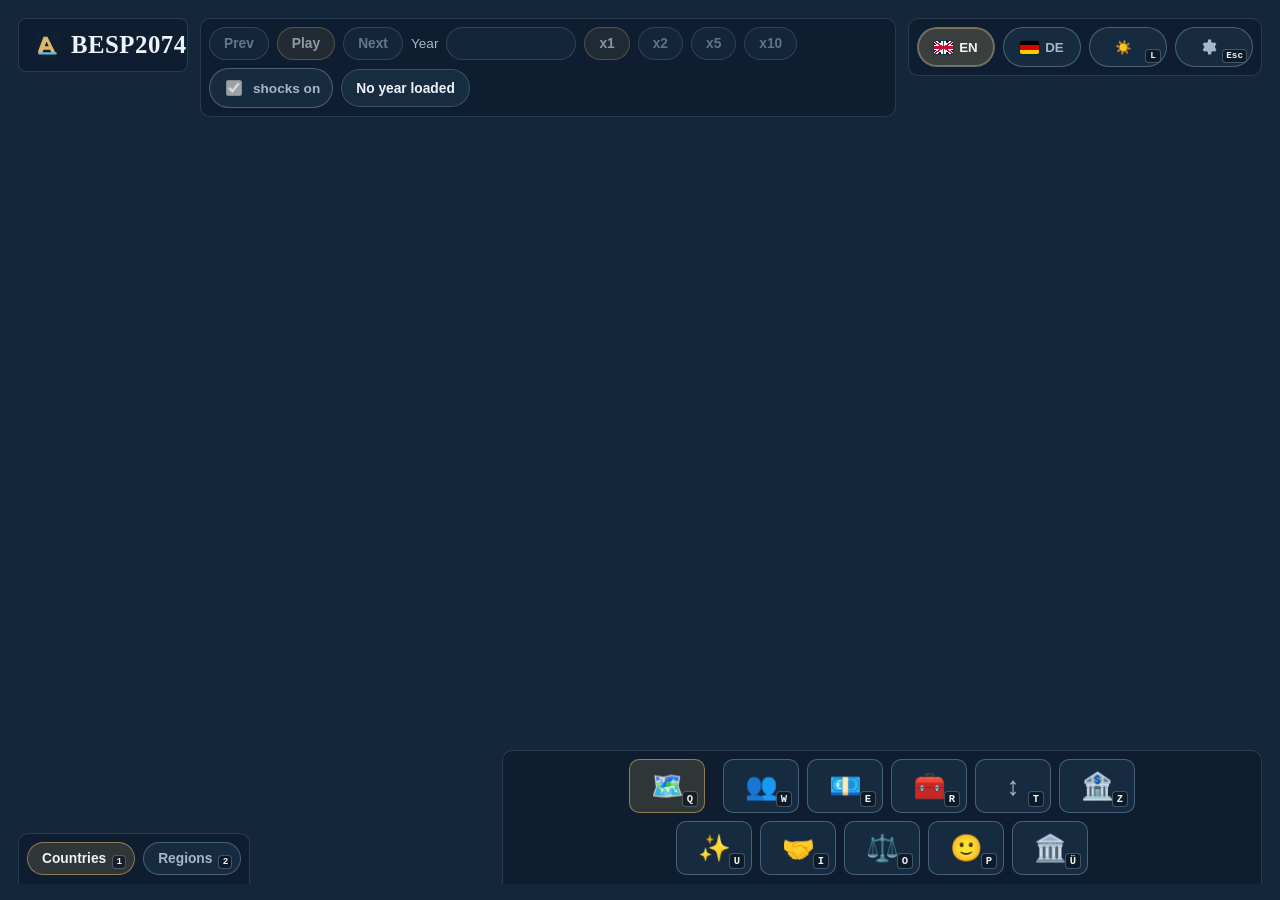
==== commit 013abe58: "Fix run export dialog and region comparisons" ====
--- a/dashboard/index.html
+++ b/dashboard/index.html
@@ -137,7 +137,6 @@
                                 <div class="run-finished-actions">
                                     <button id="run-save-txt" class="timeline-button timeline-button-primary" type="button">TXT</button>
                                     <button id="run-save-pdf" class="timeline-button" type="button">PDF</button>
-                                    <button id="run-save-docx" class="timeline-button" type="button" disabled title="DOCX export is not available yet">DOCX</button>
                                     <button id="run-skip-save" class="timeline-button danger-button" type="button" data-i18n="runFinished.noSave">Do not save</button>
                                     <button id="run-finished-cancel" class="timeline-button" type="button" data-i18n="common.cancel">Cancel</button>
                                 </div>
--- a/dashboard/styles.css
+++ b/dashboard/styles.css
@@ -289,31 +289,31 @@
     display: inline-flex;
     align-items: center;
     justify-content: center;
-    width: 50px;
-    height: 38px;
-    min-width: 50px;
-    min-height: 38px;
+    width: 76px;
+    height: 54px;
+    min-width: 76px;
+    min-height: 54px;
     border-radius: 10px;
     padding: 0;
-    font-size: 1rem;
+    font-size: 1.64rem;
 }
 .metric-button-icon {
     line-height: 1;
 }
 .metric-hotkey-badge {
     position: absolute;
-    right: 4px;
-    bottom: 3px;
-    min-width: 14px;
-    height: 14px;
+    right: 6px;
+    bottom: 5px;
+    min-width: 16px;
+    height: 16px;
     padding: 0 3px;
     border: 1px solid rgba(173, 198, 224, 0.34);
     border-radius: 4px;
     background: rgba(8, 14, 24, 0.58);
     color: var(--text);
     font-family: Consolas, "Courier New", monospace;
-    font-size: 0.58rem;
-    line-height: 12px;
+    font-size: 0.66rem;
+    line-height: 14px;
     text-align: center;
 }
 html[data-theme="light"] .metric-hotkey-badge {
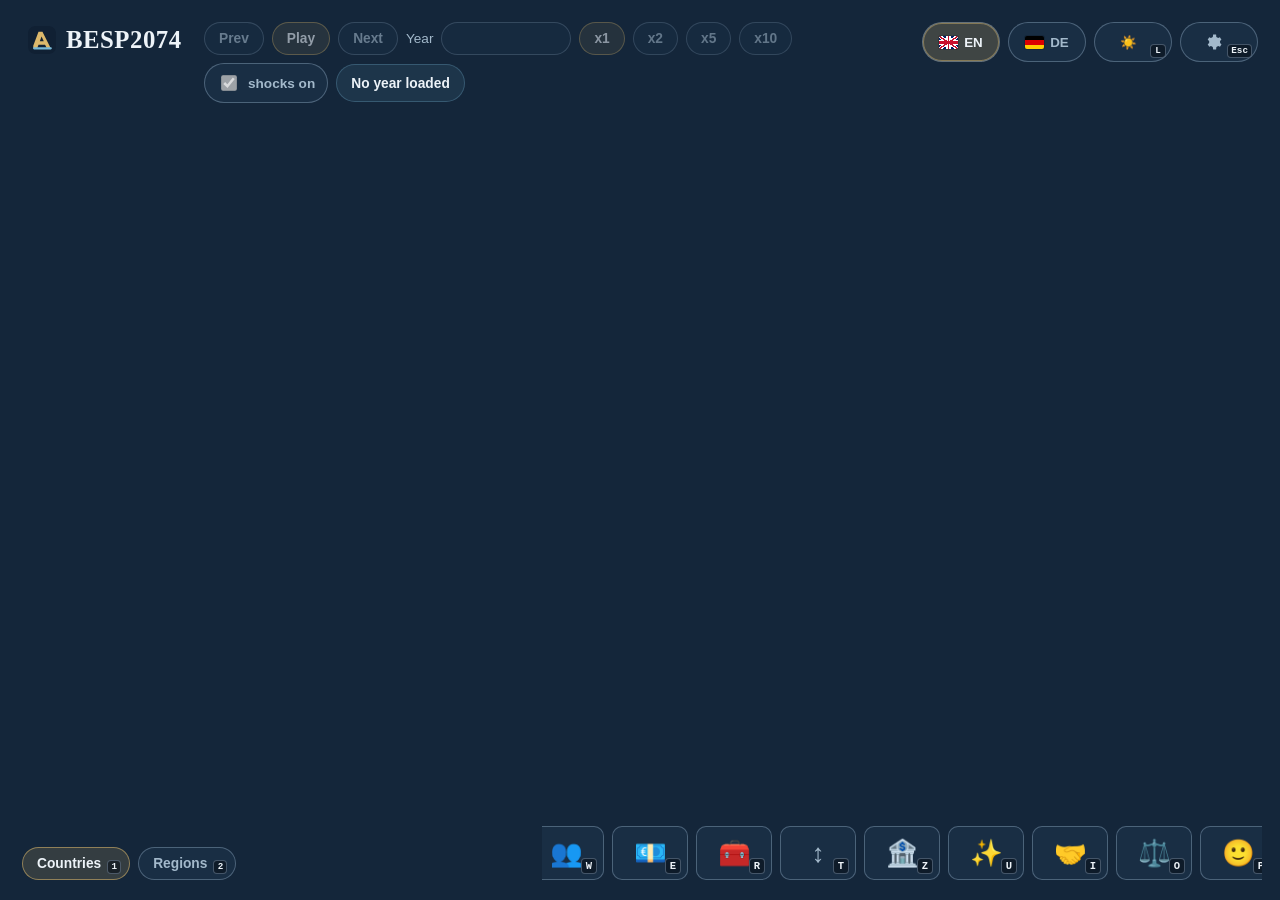
==== commit 1e78bf02: "Refine dashboard HUD layout" ====
--- a/dashboard/index.html
+++ b/dashboard/index.html
@@ -5,7 +5,7 @@
     <meta name="viewport" content="width=device-width, initial-scale=1.0">
     <title>BESP2074</title>
     <link rel="icon" href="./favicon.svg" type="image/svg+xml">
-    <link rel="stylesheet" href="./styles.css?v=10.3.8">
+    <link rel="stylesheet" href="./styles.css?v=10.3.9">
 </head>
 <body>
     <div class="page-shell">
--- a/dashboard/styles.css
+++ b/dashboard/styles.css
@@ -210,15 +210,13 @@
 }
 .metric-controls {
     display: flex;
-    flex-wrap: wrap;
+    flex-wrap: nowrap;
     justify-content: center;
-    gap: 8px 18px;
+    gap: 8px;
     max-width: none;
 }
 .metric-button-group {
-    display: inline-flex;
-    flex-wrap: wrap;
-    gap: 8px;
+    display: contents;
 }
 .view-strip {
     display: grid;
@@ -465,11 +463,11 @@
 }
 .map-title-block {
     min-width: 170px;
-    padding: 12px 14px;
-    border: 1px solid var(--line);
-    border-radius: 8px;
-    background: rgba(13, 28, 46, 0.78);
-    backdrop-filter: blur(8px);
+    padding: 8px 10px;
+    border: 0;
+    border-radius: 0;
+    background: transparent;
+    backdrop-filter: none;
 }
 .map-title-block {
     display: inline-flex;
@@ -491,33 +489,25 @@
 .map-hud .map-mode-controls,
 .map-hud .metric-controls,
 .map-hud .map-app-controls {
-    padding: 8px;
-    border: 1px solid var(--line);
-    border-radius: 10px;
-    background: rgba(13, 28, 46, 0.78);
-    backdrop-filter: blur(8px);
-}
-.map-hud-bottom .map-mode-controls,
-.map-hud-bottom .metric-controls {
-    border-bottom-left-radius: 0;
-    border-bottom-right-radius: 0;
-    border-bottom-color: transparent;
+    padding: 4px;
+    border: 0;
+    border-radius: 0;
+    background: transparent;
+    backdrop-filter: none;
 }
 .map-hud .map-app-controls {
     gap: 8px;
 }
 .map-hud .metric-controls {
-    max-width: min(760px, 64vw);
+    max-width: calc(100vw - 560px);
+    overflow-x: auto;
+    scrollbar-width: none;
+}
+.map-hud .metric-controls::-webkit-scrollbar {
+    display: none;
 }
 .map-hud .map-mode-controls {
     flex: 0 0 auto;
-}
-html[data-theme="light"] .map-title-block,
-html[data-theme="light"] .map-hud .timeline-controls,
-html[data-theme="light"] .map-hud .map-mode-controls,
-html[data-theme="light"] .map-hud .metric-controls,
-html[data-theme="light"] .map-hud .map-app-controls {
-    background: rgba(213, 224, 232, 0.86);
 }
 .map-context-menu {
     position: absolute;
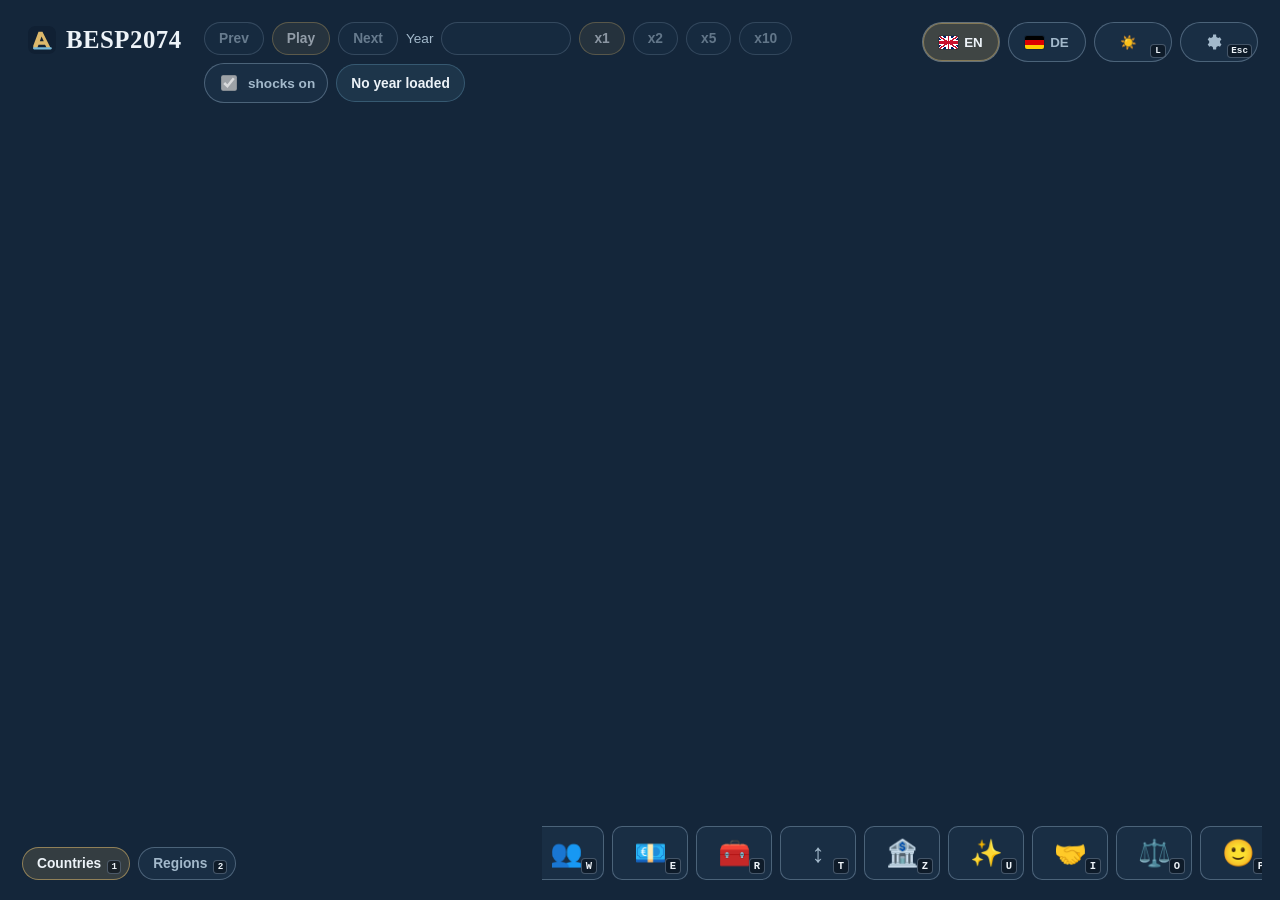
==== commit 82718f8a: "Harden dashboard pages security metadata" ====
--- a/dashboard/index.html
+++ b/dashboard/index.html
@@ -3,6 +3,11 @@
 <head>
     <meta charset="UTF-8">
     <meta name="viewport" content="width=device-width, initial-scale=1.0">
+    <meta
+        http-equiv="Content-Security-Policy"
+        content="default-src 'self'; style-src 'self'; img-src 'self' data:; script-src 'self'; connect-src 'self'; object-src 'none'; base-uri 'self'; frame-ancestors 'none'"
+    >
+    <meta name="referrer" content="strict-origin-when-cross-origin">
     <title>BESP2074</title>
     <link rel="icon" href="./favicon.svg" type="image/svg+xml">
     <link rel="stylesheet" href="./styles.css?v=10.3.9">
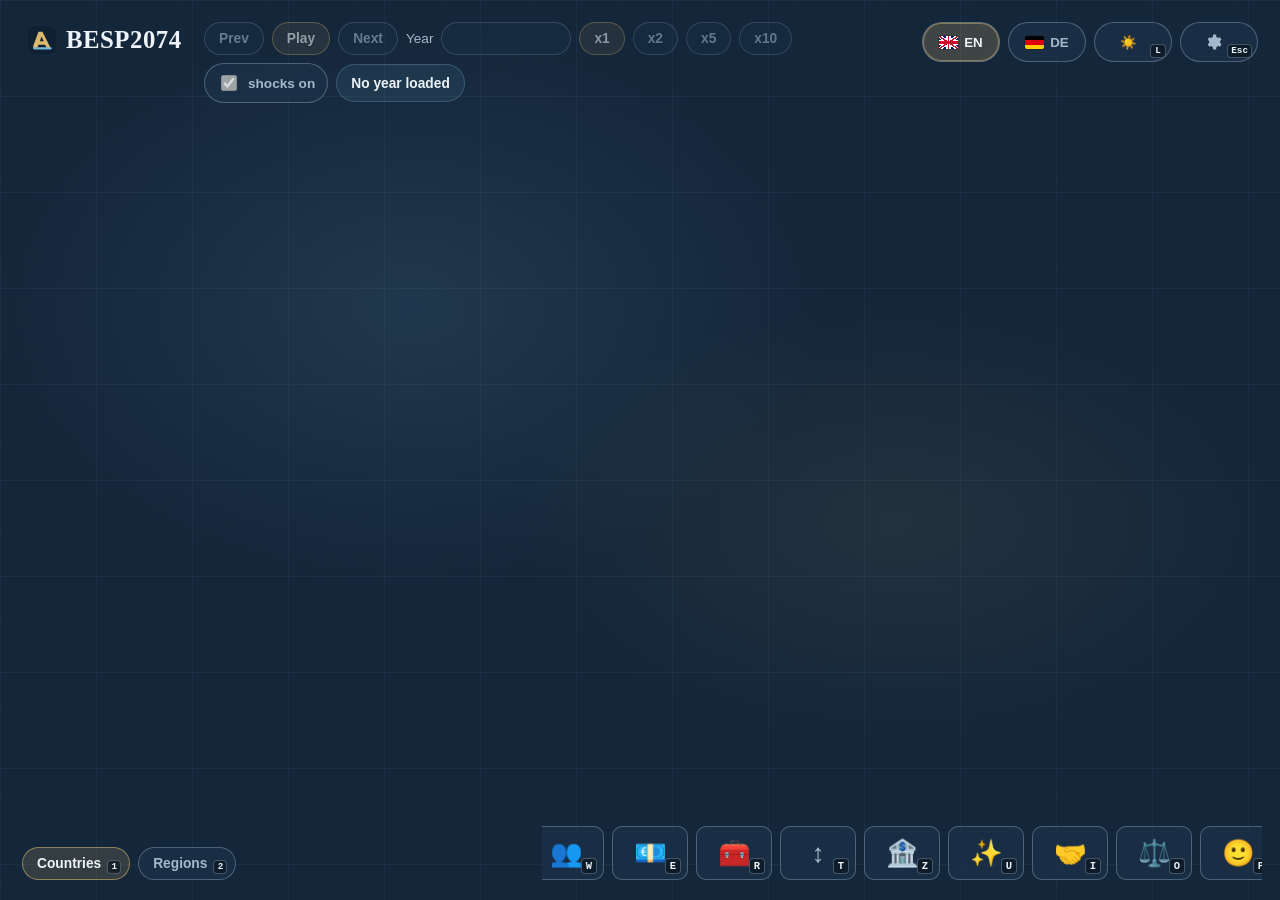
==== commit 95db4792: "Add map background detail" ====
--- a/dashboard/index.html
+++ b/dashboard/index.html
@@ -10,7 +10,7 @@
     <meta name="referrer" content="strict-origin-when-cross-origin">
     <title>BESP2074</title>
     <link rel="icon" href="./favicon.svg" type="image/svg+xml">
-    <link rel="stylesheet" href="./styles.css?v=10.3.9">
+    <link rel="stylesheet" href="./styles.css?v=10.3.10">
 </head>
 <body>
     <div class="page-shell">
@@ -164,6 +164,7 @@
                             <span class="meta-label" data-i18n="border.mode">Border mode</span>
                             <strong id="editor-inline-selection-title" class="meta-value">No area selected</strong>
                             <p id="editor-inline-selection-note" class="meta-note">Choose a country, then annex a region.</p>
+                            <p class="timeline-note" data-i18n="border.rightClickHint">Right-click countries or regions for annexation actions.</p>
                             <div class="editor-inline-grid">
                                 <label class="timeline-select-wrap" for="editor-inline-target-country">
                                     <span data-i18n="border.annexer">Annexing country</span>
@@ -211,7 +212,7 @@
                                     </label>
                                     <button id="generate-run" class="timeline-button timeline-button-primary" type="button">Generate runs</button>
                                     <button id="reload-export" class="timeline-button" type="button">Reload export</button>
-                                    <a id="open-boundary-editor" class="timeline-button timeline-link-button" href="./editor.html">Expert mode</a>
+                                    <a id="open-boundary-editor" class="timeline-button timeline-link-button" href="./editor.html" data-i18n="command.boundaryEditor">Boundary editor</a>
                                 </div>
                                 <div class="run-controls report-controls" role="group" aria-label="Run export controls">
                                     <label class="timeline-select-wrap" for="report-start-year">
@@ -225,8 +226,8 @@
                                     <label class="timeline-select-wrap" for="report-detail">
                                         <span>Detail</span>
                                         <select id="report-detail" class="timeline-select">
-                                            <option value="countries">Countries</option>
-                                            <option value="countries_regions">Countries + regions</option>
+                                            <option value="countries" data-i18n="report.detailCountries">Countries</option>
+                                            <option value="countries_regions" data-i18n="report.detailCountriesRegions">Countries + regions</option>
                                         </select>
                                     </label>
                                     <label class="toggle-wrap compact-toggle-wrap" for="report-include-events">
--- a/dashboard/styles.css
+++ b/dashboard/styles.css
@@ -429,7 +429,20 @@
     padding: 0;
     overflow: hidden;
     display: block;
-    background: var(--canvas-bg);
+    background:
+        radial-gradient(ellipse at 32% 34%, rgba(118, 183, 214, 0.12), transparent 34%),
+        radial-gradient(ellipse at 70% 58%, rgba(220, 184, 107, 0.08), transparent 30%),
+        linear-gradient(rgba(173, 198, 224, 0.055) 1px, transparent 1px),
+        linear-gradient(90deg, rgba(173, 198, 224, 0.055) 1px, transparent 1px),
+        linear-gradient(135deg, rgba(173, 198, 224, 0.045) 0 1px, transparent 1px 88px),
+        var(--canvas-bg);
+    background-size:
+        100% 100%,
+        100% 100%,
+        96px 96px,
+        96px 96px,
+        88px 88px,
+        auto;
 }
 #country-map {
     width: 100%;
@@ -766,7 +779,7 @@
     stroke-linejoin: round;
 }
 .map-region-label {
-    font-size: 12px;
+    font-size: 10.8px;
     fill: #eef4fa;
     paint-order: stroke fill;
     stroke: rgba(8, 14, 24, 0.85);
@@ -774,11 +787,11 @@
     stroke-linejoin: round;
 }
 .map-region-label-compact {
-    font-size: 10.5px;
+    font-size: 9.4px;
     stroke-width: 1.8px;
 }
 .map-region-label-detail {
-    font-size: 9.5px;
+    font-size: 8.5px;
     fill: #eef4fa;
     paint-order: stroke fill;
     stroke: rgba(8, 14, 24, 0.88);
@@ -786,7 +799,7 @@
     stroke-linejoin: round;
 }
 .map-region-label-detail-compact {
-    font-size: 8.4px;
+    font-size: 7.6px;
     stroke-width: 1.6px;
 }
 .map-label-detail-positive { fill: var(--success); }
@@ -841,6 +854,11 @@
     stroke: rgba(244, 248, 252, 0.92) !important;
     stroke-width: 2.2 !important;
     filter: brightness(1.08);
+}
+.map-user-selected {
+    stroke: rgba(255, 226, 153, 0.94) !important;
+    stroke-width: 2.1 !important;
+    filter: drop-shadow(0 0 5px rgba(255, 226, 153, 0.34));
 }
 .map-hidden { display: none; }
 .map-side-panel {
@@ -922,8 +940,7 @@
 }
 .detail-card {
     min-height: 220px;
-    max-height: 320px;
-    overflow: hidden;
+    overflow: visible;
 }
 .detail-card .meta-value {
     overflow-wrap: anywhere;
@@ -934,9 +951,7 @@
 .meta-note { margin: 8px 0 0; line-height: 1.45; }
 #map-hover-body {
     min-height: 5.2rem;
-    max-height: 205px;
-    overflow-y: auto;
-    padding-right: 2px;
+    overflow: visible;
 }
 .hover-detail-content {
     display: grid;
